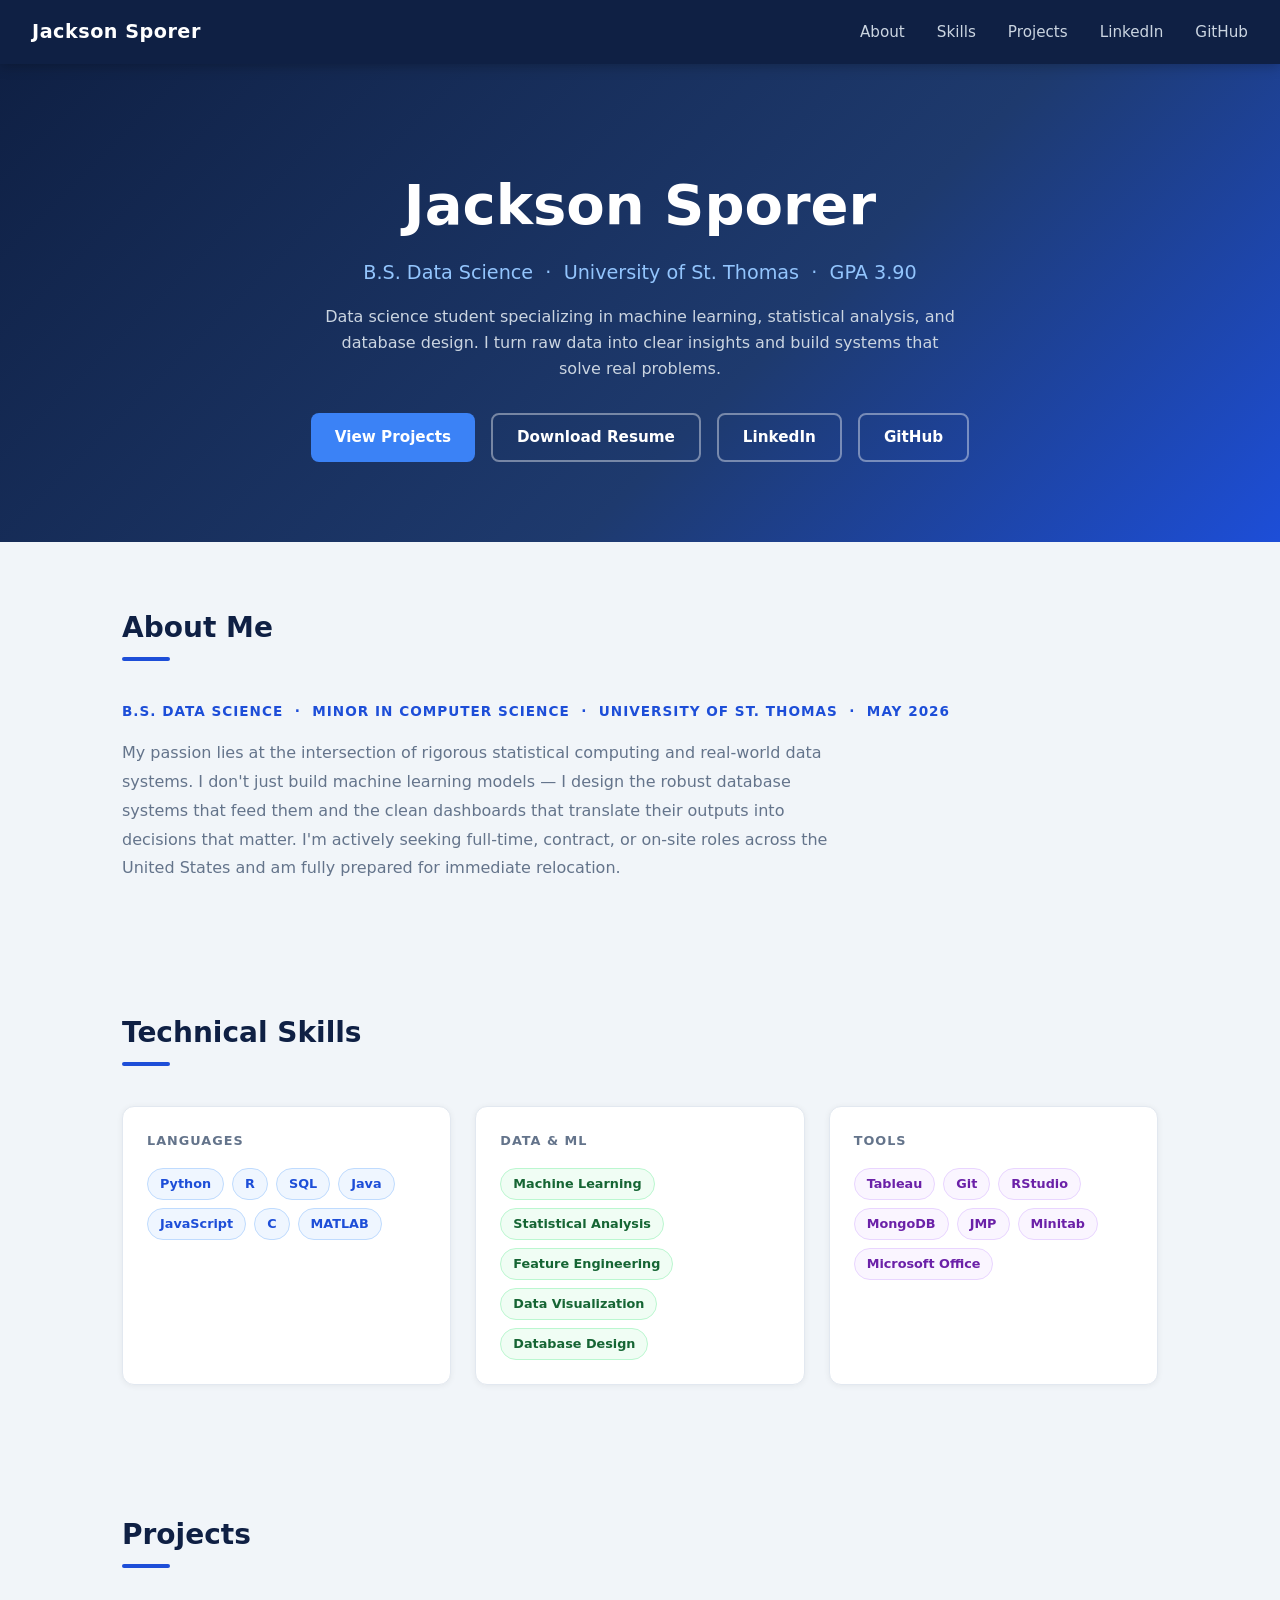
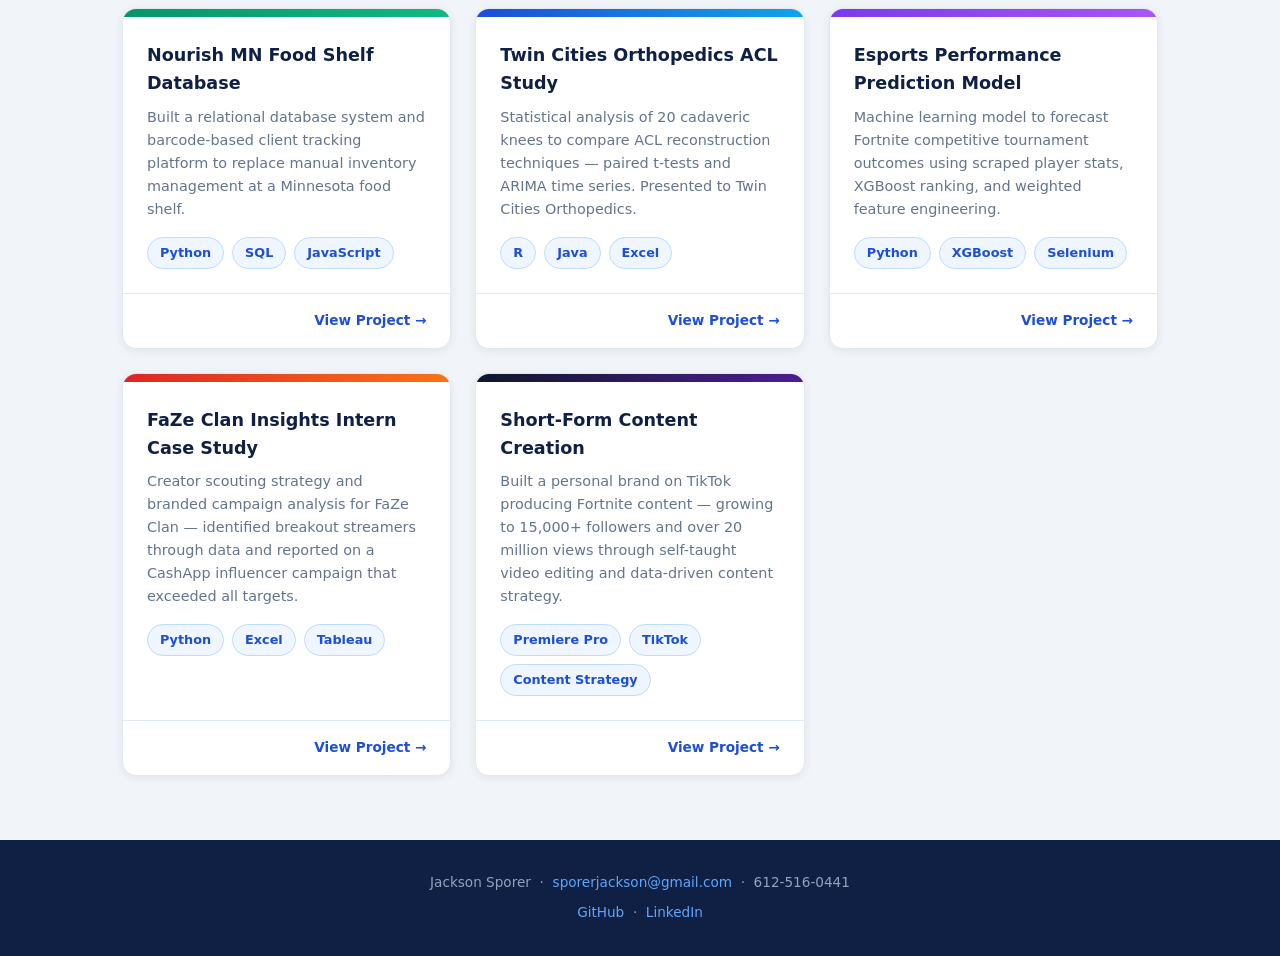
==== index.html @ b561c3c2 "Initial portfolio commit" ====
<!DOCTYPE html>
<html lang="en">
<head>
  <meta charset="UTF-8" />
  <meta name="viewport" content="width=device-width, initial-scale=1.0" />
  <title>Jackson Sporer | Data Science Portfolio</title>
  <link rel="stylesheet" href="css/style.css" />
</head>
<body>

<nav>
  <a href="index.html" class="nav-logo">Jackson Sporer</a>
  <ul class="nav-links">
    <li><a href="#about">About</a></li>
    <li><a href="#skills">Skills</a></li>
    <li><a href="#projects">Projects</a></li>
    <li><a href="https://www.linkedin.com/in/jackson-sporer-904047264/" target="_blank">LinkedIn</a></li>
    <li><a href="https://github.com/JacksonSporerrr" target="_blank">GitHub</a></li>
  </ul>
</nav>

<!-- HERO -->
<div class="hero">
  <h1>Jackson Sporer</h1>
  <p class="subtitle">B.S. Data Science &nbsp;·&nbsp; University of St. Thomas &nbsp;·&nbsp; GPA 3.90</p>
  <p class="bio">
    Data science student specializing in machine learning, statistical analysis, and database design.
    I turn raw data into clear insights and build systems that solve real problems.
  </p>
  <div class="hero-buttons">
    <a href="#projects" class="btn btn-primary">View Projects</a>
    <a href="resume.pdf" class="btn btn-outline" download>Download Resume</a>
    <a href="https://www.linkedin.com/in/jackson-sporer-904047264/" target="_blank" class="btn btn-outline">LinkedIn</a>
    <a href="https://github.com/JacksonSporerrr" target="_blank" class="btn btn-outline">GitHub</a>
  </div>
</div>

<!-- ABOUT -->
<section id="about">
  <h2 class="section-title">About Me</h2>
  <div class="section-line"></div>
  <p style="font-size:0.85rem; font-weight:700; text-transform:uppercase; letter-spacing:1px; color:var(--blue); margin-bottom:1rem;">
    B.S. Data Science &nbsp;·&nbsp; Minor in Computer Science &nbsp;·&nbsp; University of St. Thomas &nbsp;·&nbsp; May 2026
  </p>
  <p style="max-width:720px; color:var(--muted); font-size:1rem; line-height:1.8;">
    My passion lies at the intersection of rigorous statistical computing and real-world data systems.
    I don't just build machine learning models — I design the robust database systems that feed them and
    the clean dashboards that translate their outputs into decisions that matter.
    I'm actively seeking full-time, contract, or on-site roles across the United States and am fully prepared for immediate relocation.
  </p>
</section>

<!-- SKILLS -->
<section id="skills">
  <h2 class="section-title">Technical Skills</h2>
  <div class="section-line"></div>
  <div class="skills-grid">
    <div class="skill-card">
      <h3>Languages</h3>
      <div class="tags">
        <span class="tag">Python</span>
        <span class="tag">R</span>
        <span class="tag">SQL</span>
        <span class="tag">Java</span>
        <span class="tag">JavaScript</span>
        <span class="tag">C</span>
        <span class="tag">MATLAB</span>
      </div>
    </div>
    <div class="skill-card">
      <h3>Data &amp; ML</h3>
      <div class="tags">
        <span class="tag green">Machine Learning</span>
        <span class="tag green">Statistical Analysis</span>
        <span class="tag green">Feature Engineering</span>
        <span class="tag green">Data Visualization</span>
        <span class="tag green">Database Design</span>
      </div>
    </div>
    <div class="skill-card">
      <h3>Tools</h3>
      <div class="tags">
        <span class="tag purple">Tableau</span>
        <span class="tag purple">Git</span>
        <span class="tag purple">RStudio</span>
        <span class="tag purple">MongoDB</span>
        <span class="tag purple">JMP</span>
        <span class="tag purple">Minitab</span>
        <span class="tag purple">Microsoft Office</span>
      </div>
    </div>
  </div>
</section>

<!-- PROJECTS -->
<section id="projects">
  <h2 class="section-title">Projects</h2>
  <div class="section-line"></div>
  <div class="projects-grid">

    <a href="projects/nourish-mn.html" class="project-card">
      <div class="card-banner banner-green"></div>
      <div class="card-body">
        <h3>Nourish MN Food Shelf Database</h3>
        <p>Built a relational database system and barcode-based client tracking platform to replace manual inventory management at a Minnesota food shelf.</p>
        <div class="tags">
          <span class="tag">Python</span>
          <span class="tag">SQL</span>
          <span class="tag">JavaScript</span>
        </div>
      </div>
      <div class="card-footer"><span>View Project →</span></div>
    </a>

    <a href="projects/tco-acl.html" class="project-card">
      <div class="card-banner banner-blue"></div>
      <div class="card-body">
        <h3>Twin Cities Orthopedics ACL Study</h3>
        <p>Statistical analysis of 20 cadaveric knees to compare ACL reconstruction techniques — paired t-tests and ARIMA time series. Presented to Twin Cities Orthopedics.</p>
        <div class="tags">
          <span class="tag">R</span>
          <span class="tag">Java</span>
          <span class="tag">Excel</span>
        </div>
      </div>
      <div class="card-footer"><span>View Project →</span></div>
    </a>

    <a href="projects/esports.html" class="project-card">
      <div class="card-banner banner-purple"></div>
      <div class="card-body">
        <h3>Esports Performance Prediction Model</h3>
        <p>Machine learning model to forecast Fortnite competitive tournament outcomes using scraped player stats, XGBoost ranking, and weighted feature engineering.</p>
        <div class="tags">
          <span class="tag">Python</span>
          <span class="tag">XGBoost</span>
          <span class="tag">Selenium</span>
        </div>
      </div>
      <div class="card-footer"><span>View Project →</span></div>
    </a>

    <a href="projects/faze-clan.html" class="project-card">
      <div class="card-banner banner-red"></div>
      <div class="card-body">
        <h3>FaZe Clan Insights Intern Case Study</h3>
        <p>Creator scouting strategy and branded campaign analysis for FaZe Clan — identified breakout streamers through data and reported on a CashApp influencer campaign that exceeded all targets.</p>
        <div class="tags">
          <span class="tag">Python</span>
          <span class="tag">Excel</span>
          <span class="tag">Tableau</span>
        </div>
      </div>
      <div class="card-footer"><span>View Project →</span></div>
    </a>

    <a href="projects/tiktok-content.html" class="project-card">
      <div class="card-banner" style="background: linear-gradient(90deg, #0f172a, #4c1d95);"></div>
      <div class="card-body">
        <h3>Short-Form Content Creation</h3>
        <p>Built a personal brand on TikTok producing Fortnite content — growing to 15,000+ followers and over 20 million views through self-taught video editing and data-driven content strategy.</p>
        <div class="tags">
          <span class="tag">Premiere Pro</span>
          <span class="tag">TikTok</span>
          <span class="tag">Content Strategy</span>
        </div>
      </div>
      <div class="card-footer"><span>View Project →</span></div>
    </a>

  </div>
</section>

<footer>
  <p>Jackson Sporer &nbsp;·&nbsp; <a href="mailto:sporerjackson@gmail.com">sporerjackson@gmail.com</a> &nbsp;·&nbsp; 612-516-0441</p>
  <p style="margin-top:0.5rem;">
    <a href="https://github.com/JacksonSporerrr" target="_blank">GitHub</a> &nbsp;·&nbsp;
    <a href="https://www.linkedin.com/in/jackson-sporer-904047264/" target="_blank">LinkedIn</a>
  </p>
</footer>

</body>
</html>
---- css/style.css ----
*, *::before, *::after { box-sizing: border-box; margin: 0; padding: 0; }

:root {
  --navy: #0f2044;
  --blue: #1d4ed8;
  --blue-light: #3b82f6;
  --cyan: #0ea5e9;
  --bg: #f1f5f9;
  --card: #ffffff;
  --text: #1e293b;
  --muted: #64748b;
  --border: #e2e8f0;
  --tag-bg: #eff6ff;
  --tag-text: #1d4ed8;
}

html { scroll-behavior: smooth; }

body {
  font-family: 'Segoe UI', system-ui, sans-serif;
  background: var(--bg);
  color: var(--text);
  line-height: 1.6;
}

/* ── NAV ── */
nav {
  background: var(--navy);
  padding: 0 2rem;
  display: flex;
  align-items: center;
  justify-content: space-between;
  height: 64px;
  position: sticky;
  top: 0;
  z-index: 100;
  box-shadow: 0 2px 12px rgba(0,0,0,0.25);
}

.nav-logo {
  color: #fff;
  font-size: 1.2rem;
  font-weight: 700;
  text-decoration: none;
  letter-spacing: 0.5px;
}

.nav-links { display: flex; gap: 2rem; list-style: none; }

.nav-links a {
  color: #cbd5e1;
  text-decoration: none;
  font-size: 0.95rem;
  transition: color 0.2s;
}

.nav-links a:hover { color: #fff; }

/* ── HERO ── */
.hero {
  background: linear-gradient(135deg, var(--navy) 0%, #1e3a6e 60%, #1d4ed8 100%);
  color: #fff;
  padding: 6rem 2rem 5rem;
  text-align: center;
}

.hero h1 { font-size: clamp(2.2rem, 5vw, 3.5rem); font-weight: 800; margin-bottom: 0.5rem; }
.hero .subtitle { font-size: 1.2rem; color: #93c5fd; margin-bottom: 1rem; }
.hero .bio { max-width: 640px; margin: 0 auto 2rem; color: #cbd5e1; font-size: 1rem; }

.hero-buttons { display: flex; gap: 1rem; justify-content: center; flex-wrap: wrap; }

.btn {
  padding: 0.65rem 1.5rem;
  border-radius: 8px;
  font-size: 0.95rem;
  font-weight: 600;
  text-decoration: none;
  display: inline-flex;
  align-items: center;
  gap: 0.4rem;
  transition: all 0.2s;
  cursor: pointer;
  border: none;
}

.btn-primary { background: var(--blue-light); color: #fff; }
.btn-primary:hover { background: #2563eb; transform: translateY(-1px); }
.btn-outline { background: transparent; color: #fff; border: 2px solid rgba(255,255,255,0.4); }
.btn-outline:hover { border-color: #fff; background: rgba(255,255,255,0.08); }

/* ── SECTIONS ── */
section { padding: 4rem 2rem; max-width: 1100px; margin: 0 auto; }

.section-title {
  font-size: 1.75rem;
  font-weight: 700;
  color: var(--navy);
  margin-bottom: 0.4rem;
}

.section-line {
  width: 48px;
  height: 4px;
  background: var(--blue);
  border-radius: 2px;
  margin-bottom: 2.5rem;
}

/* ── SKILLS ── */
.skills-grid {
  display: grid;
  grid-template-columns: repeat(auto-fit, minmax(200px, 1fr));
  gap: 1.5rem;
}

.skill-card {
  background: var(--card);
  border: 1px solid var(--border);
  border-radius: 12px;
  padding: 1.5rem;
  box-shadow: 0 1px 6px rgba(0,0,0,0.06);
}

.skill-card h3 { font-size: 0.8rem; text-transform: uppercase; letter-spacing: 1px; color: var(--muted); margin-bottom: 1rem; }

.tags { display: flex; flex-wrap: wrap; gap: 0.5rem; }

.tag {
  background: var(--tag-bg);
  color: var(--tag-text);
  font-size: 0.8rem;
  font-weight: 600;
  padding: 0.3rem 0.75rem;
  border-radius: 20px;
  border: 1px solid #bfdbfe;
}

.tag.green { background: #f0fdf4; color: #166534; border-color: #bbf7d0; }
.tag.purple { background: #faf5ff; color: #6b21a8; border-color: #e9d5ff; }
.tag.orange { background: #fff7ed; color: #9a3412; border-color: #fed7aa; }

/* ── PROJECT CARDS ── */
.projects-grid {
  display: grid;
  grid-template-columns: repeat(auto-fit, minmax(280px, 1fr));
  gap: 1.5rem;
}

.project-card {
  background: var(--card);
  border: 1px solid var(--border);
  border-radius: 14px;
  overflow: hidden;
  box-shadow: 0 2px 10px rgba(0,0,0,0.07);
  transition: transform 0.2s, box-shadow 0.2s;
  display: flex;
  flex-direction: column;
  text-decoration: none;
  color: inherit;
}

.project-card:hover { transform: translateY(-4px); box-shadow: 0 8px 24px rgba(0,0,0,0.12); }

.card-banner {
  height: 8px;
}

.banner-blue { background: linear-gradient(90deg, #1d4ed8, #0ea5e9); }
.banner-green { background: linear-gradient(90deg, #059669, #10b981); }
.banner-purple { background: linear-gradient(90deg, #7c3aed, #a855f7); }
.banner-red { background: linear-gradient(90deg, #dc2626, #f97316); }

.card-body { padding: 1.5rem; flex: 1; }
.card-body h3 { font-size: 1.1rem; font-weight: 700; margin-bottom: 0.5rem; color: var(--navy); }
.card-body p { font-size: 0.9rem; color: var(--muted); margin-bottom: 1rem; }
.card-footer { padding: 1rem 1.5rem; border-top: 1px solid var(--border); display: flex; justify-content: flex-end; }
.card-footer span { font-size: 0.85rem; color: var(--blue); font-weight: 600; }

/* ── PROJECT PAGE ── */
.project-hero {
  padding: 4rem 2rem 3rem;
  background: linear-gradient(135deg, var(--navy) 0%, #1e3a6e 100%);
  color: #fff;
}

.project-hero .back-link {
  display: inline-flex;
  align-items: center;
  gap: 0.4rem;
  color: #93c5fd;
  text-decoration: none;
  font-size: 0.9rem;
  margin-bottom: 1.5rem;
  transition: color 0.2s;
}

.project-hero .back-link:hover { color: #fff; }
.project-hero h1 { font-size: clamp(1.8rem, 4vw, 2.8rem); font-weight: 800; margin-bottom: 0.75rem; }
.project-hero .tool-tags { display: flex; gap: 0.5rem; flex-wrap: wrap; margin-top: 1rem; }
.project-hero .tool-tag { background: rgba(255,255,255,0.15); color: #fff; padding: 0.3rem 0.8rem; border-radius: 20px; font-size: 0.82rem; font-weight: 600; border: 1px solid rgba(255,255,255,0.2); }

.project-content { max-width: 900px; margin: 0 auto; padding: 3rem 2rem; }

.project-section { margin-bottom: 3rem; }
.project-section h2 { font-size: 1.3rem; font-weight: 700; color: var(--navy); margin-bottom: 1rem; padding-bottom: 0.5rem; border-bottom: 2px solid var(--border); }
.project-section p, .project-section li { color: var(--text); font-size: 0.97rem; line-height: 1.7; }
.project-section ul { padding-left: 1.4rem; }
.project-section ul li { margin-bottom: 0.4rem; }

.result-grid {
  display: grid;
  grid-template-columns: repeat(auto-fit, minmax(160px, 1fr));
  gap: 1rem;
  margin: 1rem 0;
}

.result-card {
  background: var(--tag-bg);
  border: 1px solid #bfdbfe;
  border-radius: 10px;
  padding: 1rem;
  text-align: center;
}

.result-card .number { font-size: 1.6rem; font-weight: 800; color: var(--blue); }
.result-card .label { font-size: 0.8rem; color: var(--muted); margin-top: 0.2rem; }

.insight-box {
  background: #f0fdf4;
  border: 1px solid #bbf7d0;
  border-left: 4px solid #16a34a;
  border-radius: 8px;
  padding: 1.25rem 1.5rem;
  margin-top: 0.5rem;
}

.insight-box p { color: #15803d; }

.github-link {
  display: inline-flex;
  align-items: center;
  gap: 0.5rem;
  background: var(--navy);
  color: #fff;
  padding: 0.65rem 1.4rem;
  border-radius: 8px;
  text-decoration: none;
  font-weight: 600;
  font-size: 0.9rem;
  transition: background 0.2s;
}

.github-link:hover { background: #1d4ed8; }

/* ── FOOTER ── */
footer {
  background: var(--navy);
  color: #94a3b8;
  text-align: center;
  padding: 2rem;
  font-size: 0.85rem;
}

footer a { color: #60a5fa; text-decoration: none; }
footer a:hover { text-decoration: underline; }

/* ── RESPONSIVE ── */
@media (max-width: 640px) {
  nav { padding: 0 1rem; }
  .nav-links { gap: 1rem; }
  .hero { padding: 4rem 1rem 3rem; }
  section { padding: 3rem 1rem; }
  .project-content { padding: 2rem 1rem; }
}
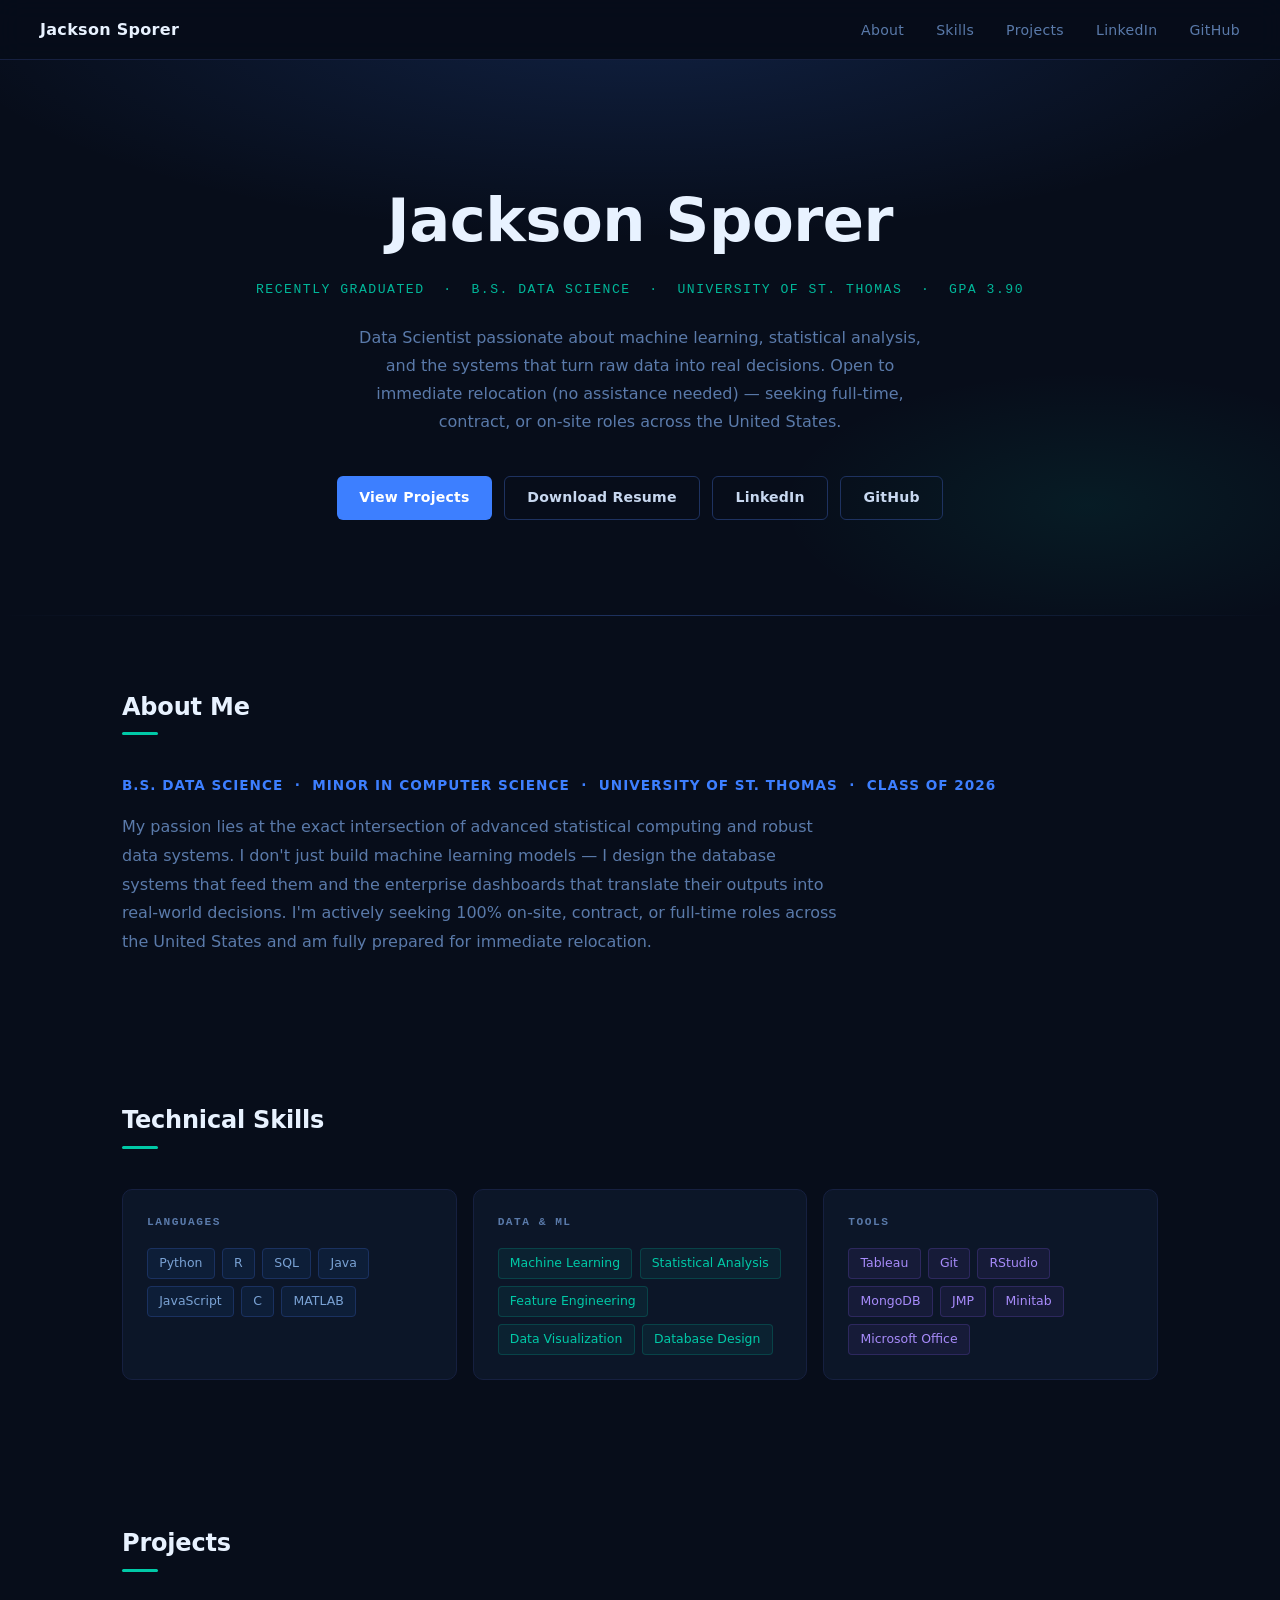
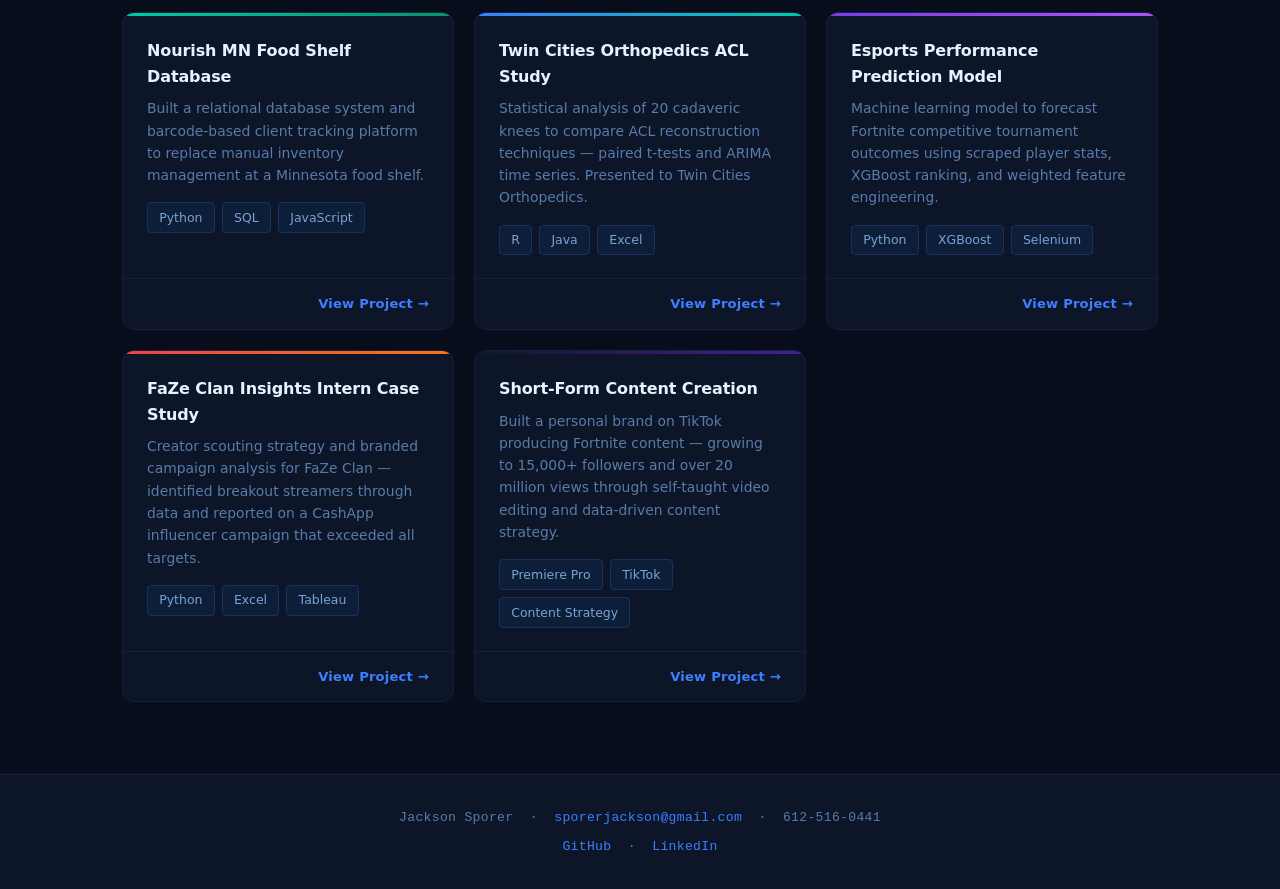
==== commit df555e86: "Redesign to dark mode — deep navy palette with teal accent Co-Authored-By: Claude Sonnet 4.6 <norepl" ====
--- a/index.html
+++ b/index.html
@@ -22,10 +22,10 @@
 <!-- HERO -->
 <div class="hero">
   <h1>Jackson Sporer</h1>
-  <p class="subtitle">B.S. Data Science &nbsp;·&nbsp; University of St. Thomas &nbsp;·&nbsp; GPA 3.90</p>
+  <p class="subtitle">Recently Graduated &nbsp;·&nbsp; B.S. Data Science &nbsp;·&nbsp; University of St. Thomas &nbsp;·&nbsp; GPA 3.90</p>
   <p class="bio">
-    Data science student specializing in machine learning, statistical analysis, and database design.
-    I turn raw data into clear insights and build systems that solve real problems.
+    Data Scientist passionate about machine learning, statistical analysis, and the systems that turn raw data into real decisions.
+    Open to immediate relocation (no assistance needed) — seeking full-time, contract, or on-site roles across the United States.
   </p>
   <div class="hero-buttons">
     <a href="#projects" class="btn btn-primary">View Projects</a>
@@ -40,13 +40,13 @@
   <h2 class="section-title">About Me</h2>
   <div class="section-line"></div>
   <p style="font-size:0.85rem; font-weight:700; text-transform:uppercase; letter-spacing:1px; color:var(--blue); margin-bottom:1rem;">
-    B.S. Data Science &nbsp;·&nbsp; Minor in Computer Science &nbsp;·&nbsp; University of St. Thomas &nbsp;·&nbsp; May 2026
+    B.S. Data Science &nbsp;·&nbsp; Minor in Computer Science &nbsp;·&nbsp; University of St. Thomas &nbsp;·&nbsp; Class of 2026
   </p>
   <p style="max-width:720px; color:var(--muted); font-size:1rem; line-height:1.8;">
-    My passion lies at the intersection of rigorous statistical computing and real-world data systems.
-    I don't just build machine learning models — I design the robust database systems that feed them and
-    the clean dashboards that translate their outputs into decisions that matter.
-    I'm actively seeking full-time, contract, or on-site roles across the United States and am fully prepared for immediate relocation.
+    My passion lies at the exact intersection of advanced statistical computing and robust data systems.
+    I don't just build machine learning models — I design the database systems that feed them and the
+    enterprise dashboards that translate their outputs into real-world decisions.
+    I'm actively seeking 100% on-site, contract, or full-time roles across the United States and am fully prepared for immediate relocation.
   </p>
 </section>
 
--- a/css/style.css
+++ b/css/style.css
@@ -1,23 +1,26 @@
 *, *::before, *::after { box-sizing: border-box; margin: 0; padding: 0; }
 
 :root {
-  --navy: #0f2044;
-  --blue: #1d4ed8;
-  --blue-light: #3b82f6;
-  --cyan: #0ea5e9;
-  --bg: #f1f5f9;
-  --card: #ffffff;
-  --text: #1e293b;
-  --muted: #64748b;
-  --border: #e2e8f0;
-  --tag-bg: #eff6ff;
-  --tag-text: #1d4ed8;
+  --bg:          #070d1a;
+  --bg-card:     #0c1628;
+  --bg-raised:   #111e36;
+  --border:      #162040;
+  --border-glow: #1e3260;
+  --blue:        #3d7fff;
+  --blue-dim:    #1e4dcc;
+  --teal:        #00c9a7;
+  --teal-dim:    #009e84;
+  --text:        #c8d8f0;
+  --text-bright: #e8f2ff;
+  --muted:       #5a7aaa;
+  --tag-bg:      #0d1e38;
+  --tag-border:  #1a3160;
 }
 
 html { scroll-behavior: smooth; }
 
 body {
-  font-family: 'Segoe UI', system-ui, sans-serif;
+  font-family: 'Segoe UI', system-ui, -apple-system, sans-serif;
   background: var(--bg);
   color: var(--text);
   line-height: 1.6;
@@ -25,55 +28,112 @@
 
 /* ── NAV ── */
 nav {
-  background: var(--navy);
-  padding: 0 2rem;
+  background: rgba(7, 13, 26, 0.85);
+  backdrop-filter: blur(12px);
+  -webkit-backdrop-filter: blur(12px);
+  border-bottom: 1px solid var(--border);
+  padding: 0 2.5rem;
   display: flex;
   align-items: center;
   justify-content: space-between;
-  height: 64px;
+  height: 60px;
   position: sticky;
   top: 0;
   z-index: 100;
-  box-shadow: 0 2px 12px rgba(0,0,0,0.25);
 }
 
 .nav-logo {
-  color: #fff;
-  font-size: 1.2rem;
+  color: var(--text-bright);
+  font-size: 1rem;
   font-weight: 700;
   text-decoration: none;
-  letter-spacing: 0.5px;
-}
+  letter-spacing: 0.3px;
+}
+
+.nav-logo span { color: var(--teal); }
 
 .nav-links { display: flex; gap: 2rem; list-style: none; }
 
 .nav-links a {
-  color: #cbd5e1;
+  color: var(--muted);
   text-decoration: none;
-  font-size: 0.95rem;
+  font-size: 0.88rem;
+  letter-spacing: 0.3px;
   transition: color 0.2s;
 }
 
-.nav-links a:hover { color: #fff; }
+.nav-links a:hover { color: var(--text-bright); }
 
 /* ── HERO ── */
 .hero {
-  background: linear-gradient(135deg, var(--navy) 0%, #1e3a6e 60%, #1d4ed8 100%);
-  color: #fff;
-  padding: 6rem 2rem 5rem;
+  position: relative;
+  padding: 7rem 2rem 6rem;
   text-align: center;
-}
-
-.hero h1 { font-size: clamp(2.2rem, 5vw, 3.5rem); font-weight: 800; margin-bottom: 0.5rem; }
-.hero .subtitle { font-size: 1.2rem; color: #93c5fd; margin-bottom: 1rem; }
-.hero .bio { max-width: 640px; margin: 0 auto 2rem; color: #cbd5e1; font-size: 1rem; }
-
-.hero-buttons { display: flex; gap: 1rem; justify-content: center; flex-wrap: wrap; }
+  overflow: hidden;
+  background: var(--bg);
+}
+
+.hero::before {
+  content: '';
+  position: absolute;
+  inset: 0;
+  background:
+    radial-gradient(ellipse 80% 60% at 50% -10%, rgba(61,127,255,0.18) 0%, transparent 70%),
+    radial-gradient(ellipse 40% 40% at 85% 80%, rgba(0,201,167,0.08) 0%, transparent 60%);
+  pointer-events: none;
+}
+
+.hero::after {
+  content: '';
+  position: absolute;
+  bottom: 0;
+  left: 0;
+  right: 0;
+  height: 1px;
+  background: linear-gradient(90deg, transparent, var(--border-glow), transparent);
+}
+
+.hero h1 {
+  position: relative;
+  font-size: clamp(2.4rem, 5vw, 3.8rem);
+  font-weight: 800;
+  color: var(--text-bright);
+  letter-spacing: -0.5px;
+  margin-bottom: 0.6rem;
+}
+
+.hero .subtitle {
+  position: relative;
+  font-size: 0.82rem;
+  font-family: 'Courier New', monospace;
+  color: var(--teal);
+  letter-spacing: 1.5px;
+  text-transform: uppercase;
+  margin-bottom: 1.5rem;
+  opacity: 0.9;
+}
+
+.hero .bio {
+  position: relative;
+  max-width: 580px;
+  margin: 0 auto 2.5rem;
+  color: var(--muted);
+  font-size: 1rem;
+  line-height: 1.75;
+}
+
+.hero-buttons {
+  position: relative;
+  display: flex;
+  gap: 0.75rem;
+  justify-content: center;
+  flex-wrap: wrap;
+}
 
 .btn {
-  padding: 0.65rem 1.5rem;
-  border-radius: 8px;
-  font-size: 0.95rem;
+  padding: 0.6rem 1.4rem;
+  border-radius: 6px;
+  font-size: 0.88rem;
   font-weight: 600;
   text-decoration: none;
   display: inline-flex;
@@ -82,194 +142,360 @@
   transition: all 0.2s;
   cursor: pointer;
   border: none;
-}
-
-.btn-primary { background: var(--blue-light); color: #fff; }
-.btn-primary:hover { background: #2563eb; transform: translateY(-1px); }
-.btn-outline { background: transparent; color: #fff; border: 2px solid rgba(255,255,255,0.4); }
-.btn-outline:hover { border-color: #fff; background: rgba(255,255,255,0.08); }
+  letter-spacing: 0.2px;
+}
+
+.btn-primary {
+  background: var(--blue);
+  color: #fff;
+}
+
+.btn-primary:hover {
+  background: #5b8fff;
+  transform: translateY(-1px);
+  box-shadow: 0 4px 20px rgba(61,127,255,0.35);
+}
+
+.btn-outline {
+  background: transparent;
+  color: var(--text);
+  border: 1px solid var(--border-glow);
+}
+
+.btn-outline:hover {
+  border-color: var(--blue);
+  color: var(--text-bright);
+  background: rgba(61,127,255,0.08);
+}
 
 /* ── SECTIONS ── */
-section { padding: 4rem 2rem; max-width: 1100px; margin: 0 auto; }
+section { padding: 4.5rem 2rem; max-width: 1100px; margin: 0 auto; }
 
 .section-title {
-  font-size: 1.75rem;
+  font-size: 1.5rem;
   font-weight: 700;
-  color: var(--navy);
+  color: var(--text-bright);
   margin-bottom: 0.4rem;
+  letter-spacing: -0.2px;
 }
 
 .section-line {
-  width: 48px;
-  height: 4px;
-  background: var(--blue);
+  width: 36px;
+  height: 3px;
+  background: var(--teal);
   border-radius: 2px;
   margin-bottom: 2.5rem;
+}
+
+/* ── ABOUT ── */
+.about-label {
+  font-family: 'Courier New', monospace;
+  font-size: 0.75rem;
+  font-weight: 700;
+  text-transform: uppercase;
+  letter-spacing: 1.5px;
+  color: var(--teal);
+  margin-bottom: 1rem;
+  opacity: 0.85;
 }
 
 /* ── SKILLS ── */
 .skills-grid {
   display: grid;
-  grid-template-columns: repeat(auto-fit, minmax(200px, 1fr));
-  gap: 1.5rem;
+  grid-template-columns: repeat(auto-fit, minmax(210px, 1fr));
+  gap: 1rem;
 }
 
 .skill-card {
-  background: var(--card);
+  background: var(--bg-card);
   border: 1px solid var(--border);
-  border-radius: 12px;
+  border-radius: 10px;
   padding: 1.5rem;
-  box-shadow: 0 1px 6px rgba(0,0,0,0.06);
-}
-
-.skill-card h3 { font-size: 0.8rem; text-transform: uppercase; letter-spacing: 1px; color: var(--muted); margin-bottom: 1rem; }
-
-.tags { display: flex; flex-wrap: wrap; gap: 0.5rem; }
+  transition: border-color 0.2s;
+}
+
+.skill-card:hover { border-color: var(--border-glow); }
+
+.skill-card h3 {
+  font-size: 0.7rem;
+  text-transform: uppercase;
+  letter-spacing: 1.5px;
+  color: var(--muted);
+  margin-bottom: 1rem;
+  font-family: 'Courier New', monospace;
+}
+
+.tags { display: flex; flex-wrap: wrap; gap: 0.45rem; }
 
 .tag {
   background: var(--tag-bg);
-  color: var(--tag-text);
-  font-size: 0.8rem;
-  font-weight: 600;
-  padding: 0.3rem 0.75rem;
-  border-radius: 20px;
-  border: 1px solid #bfdbfe;
-}
-
-.tag.green { background: #f0fdf4; color: #166534; border-color: #bbf7d0; }
-.tag.purple { background: #faf5ff; color: #6b21a8; border-color: #e9d5ff; }
-.tag.orange { background: #fff7ed; color: #9a3412; border-color: #fed7aa; }
+  color: #7aa2d4;
+  font-size: 0.78rem;
+  font-weight: 500;
+  padding: 0.28rem 0.7rem;
+  border-radius: 4px;
+  border: 1px solid var(--tag-border);
+}
+
+.tag.green {
+  background: rgba(0, 201, 167, 0.07);
+  color: #00c9a7;
+  border-color: rgba(0, 201, 167, 0.2);
+}
+
+.tag.purple {
+  background: rgba(139, 92, 246, 0.08);
+  color: #a78bfa;
+  border-color: rgba(139, 92, 246, 0.2);
+}
+
+.tag.orange {
+  background: rgba(251, 146, 60, 0.08);
+  color: #fb923c;
+  border-color: rgba(251, 146, 60, 0.2);
+}
 
 /* ── PROJECT CARDS ── */
 .projects-grid {
   display: grid;
-  grid-template-columns: repeat(auto-fit, minmax(280px, 1fr));
-  gap: 1.5rem;
+  grid-template-columns: repeat(auto-fit, minmax(290px, 1fr));
+  gap: 1.25rem;
 }
 
 .project-card {
-  background: var(--card);
+  background: var(--bg-card);
   border: 1px solid var(--border);
-  border-radius: 14px;
+  border-radius: 12px;
   overflow: hidden;
-  box-shadow: 0 2px 10px rgba(0,0,0,0.07);
-  transition: transform 0.2s, box-shadow 0.2s;
   display: flex;
   flex-direction: column;
   text-decoration: none;
   color: inherit;
-}
-
-.project-card:hover { transform: translateY(-4px); box-shadow: 0 8px 24px rgba(0,0,0,0.12); }
-
-.card-banner {
-  height: 8px;
-}
-
-.banner-blue { background: linear-gradient(90deg, #1d4ed8, #0ea5e9); }
-.banner-green { background: linear-gradient(90deg, #059669, #10b981); }
+  transition: border-color 0.25s, transform 0.25s, box-shadow 0.25s;
+}
+
+.project-card:hover {
+  border-color: rgba(61,127,255,0.4);
+  transform: translateY(-3px);
+  box-shadow: 0 8px 32px rgba(0,0,0,0.4), 0 0 0 1px rgba(61,127,255,0.12);
+}
+
+.card-banner { height: 3px; }
+.banner-blue   { background: linear-gradient(90deg, #3d7fff, #00c9a7); }
+.banner-green  { background: linear-gradient(90deg, #00c9a7, #059669); }
 .banner-purple { background: linear-gradient(90deg, #7c3aed, #a855f7); }
-.banner-red { background: linear-gradient(90deg, #dc2626, #f97316); }
-
-.card-body { padding: 1.5rem; flex: 1; }
-.card-body h3 { font-size: 1.1rem; font-weight: 700; margin-bottom: 0.5rem; color: var(--navy); }
-.card-body p { font-size: 0.9rem; color: var(--muted); margin-bottom: 1rem; }
-.card-footer { padding: 1rem 1.5rem; border-top: 1px solid var(--border); display: flex; justify-content: flex-end; }
-.card-footer span { font-size: 0.85rem; color: var(--blue); font-weight: 600; }
-
-/* ── PROJECT PAGE ── */
+.banner-red    { background: linear-gradient(90deg, #ef4444, #f97316); }
+
+.card-body { padding: 1.4rem 1.5rem; flex: 1; }
+
+.card-body h3 {
+  font-size: 1rem;
+  font-weight: 700;
+  color: var(--text-bright);
+  margin-bottom: 0.5rem;
+  letter-spacing: -0.1px;
+}
+
+.card-body p {
+  font-size: 0.87rem;
+  color: var(--muted);
+  margin-bottom: 1rem;
+  line-height: 1.6;
+}
+
+.card-footer {
+  padding: 0.9rem 1.5rem;
+  border-top: 1px solid var(--border);
+  display: flex;
+  justify-content: flex-end;
+}
+
+.card-footer span {
+  font-size: 0.82rem;
+  color: var(--blue);
+  font-weight: 600;
+  letter-spacing: 0.2px;
+}
+
+/* ── PROJECT PAGE HERO ── */
 .project-hero {
   padding: 4rem 2rem 3rem;
-  background: linear-gradient(135deg, var(--navy) 0%, #1e3a6e 100%);
-  color: #fff;
+  position: relative;
+  overflow: hidden;
+}
+
+.project-hero::after {
+  content: '';
+  position: absolute;
+  bottom: 0; left: 0; right: 0;
+  height: 1px;
+  background: linear-gradient(90deg, transparent, var(--border-glow), transparent);
 }
 
 .project-hero .back-link {
   display: inline-flex;
   align-items: center;
   gap: 0.4rem;
-  color: #93c5fd;
+  color: var(--muted);
   text-decoration: none;
-  font-size: 0.9rem;
-  margin-bottom: 1.5rem;
+  font-size: 0.85rem;
+  margin-bottom: 1.75rem;
   transition: color 0.2s;
-}
-
-.project-hero .back-link:hover { color: #fff; }
-.project-hero h1 { font-size: clamp(1.8rem, 4vw, 2.8rem); font-weight: 800; margin-bottom: 0.75rem; }
-.project-hero .tool-tags { display: flex; gap: 0.5rem; flex-wrap: wrap; margin-top: 1rem; }
-.project-hero .tool-tag { background: rgba(255,255,255,0.15); color: #fff; padding: 0.3rem 0.8rem; border-radius: 20px; font-size: 0.82rem; font-weight: 600; border: 1px solid rgba(255,255,255,0.2); }
-
-.project-content { max-width: 900px; margin: 0 auto; padding: 3rem 2rem; }
+  font-family: 'Courier New', monospace;
+  letter-spacing: 0.5px;
+}
+
+.project-hero .back-link:hover { color: var(--text-bright); }
+
+.project-hero h1 {
+  font-size: clamp(1.8rem, 4vw, 2.6rem);
+  font-weight: 800;
+  color: var(--text-bright);
+  margin-bottom: 0.75rem;
+  letter-spacing: -0.3px;
+  max-width: 800px;
+}
+
+.project-hero p {
+  color: var(--muted);
+  font-size: 0.97rem;
+  max-width: 640px;
+  line-height: 1.7;
+}
+
+.project-hero .tool-tags { display: flex; gap: 0.4rem; flex-wrap: wrap; margin-top: 1.25rem; }
+
+.project-hero .tool-tag {
+  background: rgba(61,127,255,0.1);
+  color: #7aa2d4;
+  padding: 0.28rem 0.8rem;
+  border-radius: 4px;
+  font-size: 0.78rem;
+  font-weight: 600;
+  border: 1px solid rgba(61,127,255,0.2);
+  font-family: 'Courier New', monospace;
+  letter-spacing: 0.3px;
+}
+
+/* ── PROJECT CONTENT ── */
+.project-content { max-width: 860px; margin: 0 auto; padding: 3rem 2rem; }
 
 .project-section { margin-bottom: 3rem; }
-.project-section h2 { font-size: 1.3rem; font-weight: 700; color: var(--navy); margin-bottom: 1rem; padding-bottom: 0.5rem; border-bottom: 2px solid var(--border); }
-.project-section p, .project-section li { color: var(--text); font-size: 0.97rem; line-height: 1.7; }
-.project-section ul { padding-left: 1.4rem; }
-.project-section ul li { margin-bottom: 0.4rem; }
-
+
+.project-section h2 {
+  font-size: 1.1rem;
+  font-weight: 700;
+  color: var(--teal);
+  margin-bottom: 1rem;
+  padding-bottom: 0.6rem;
+  border-bottom: 1px solid var(--border);
+  font-family: 'Courier New', monospace;
+  text-transform: uppercase;
+  letter-spacing: 1px;
+  font-size: 0.8rem;
+}
+
+.project-section p,
+.project-section li {
+  color: var(--text);
+  font-size: 0.96rem;
+  line-height: 1.75;
+}
+
+.project-section ul { padding-left: 1.3rem; }
+.project-section ul li { margin-bottom: 0.5rem; }
+
+/* ── RESULT CARDS ── */
 .result-grid {
   display: grid;
-  grid-template-columns: repeat(auto-fit, minmax(160px, 1fr));
+  grid-template-columns: repeat(auto-fit, minmax(150px, 1fr));
   gap: 1rem;
-  margin: 1rem 0;
+  margin: 1.25rem 0;
 }
 
 .result-card {
-  background: var(--tag-bg);
-  border: 1px solid #bfdbfe;
+  background: var(--bg-raised);
+  border: 1px solid var(--border-glow);
   border-radius: 10px;
-  padding: 1rem;
+  padding: 1.25rem 1rem;
   text-align: center;
 }
 
-.result-card .number { font-size: 1.6rem; font-weight: 800; color: var(--blue); }
-.result-card .label { font-size: 0.8rem; color: var(--muted); margin-top: 0.2rem; }
-
+.result-card .number {
+  font-size: 1.75rem;
+  font-weight: 800;
+  color: var(--blue);
+  font-variant-numeric: tabular-nums;
+  letter-spacing: -0.5px;
+}
+
+.result-card .label {
+  font-size: 0.75rem;
+  color: var(--muted);
+  margin-top: 0.3rem;
+  font-family: 'Courier New', monospace;
+  letter-spacing: 0.3px;
+}
+
+/* ── INSIGHT BOX ── */
 .insight-box {
-  background: #f0fdf4;
-  border: 1px solid #bbf7d0;
-  border-left: 4px solid #16a34a;
+  background: rgba(0, 201, 167, 0.05);
+  border: 1px solid rgba(0, 201, 167, 0.2);
+  border-left: 3px solid var(--teal);
   border-radius: 8px;
   padding: 1.25rem 1.5rem;
   margin-top: 0.5rem;
 }
 
-.insight-box p { color: #15803d; }
-
+.insight-box p { color: #7dd4c4; }
+
+/* ── LINK BUTTONS ── */
 .github-link {
   display: inline-flex;
   align-items: center;
   gap: 0.5rem;
-  background: var(--navy);
-  color: #fff;
+  background: var(--bg-raised);
+  color: var(--text-bright);
+  border: 1px solid var(--border-glow);
   padding: 0.65rem 1.4rem;
-  border-radius: 8px;
+  border-radius: 7px;
   text-decoration: none;
   font-weight: 600;
-  font-size: 0.9rem;
-  transition: background 0.2s;
-}
-
-.github-link:hover { background: #1d4ed8; }
+  font-size: 0.88rem;
+  transition: all 0.2s;
+  letter-spacing: 0.2px;
+}
+
+.github-link:hover {
+  border-color: var(--blue);
+  background: rgba(61,127,255,0.1);
+  color: #fff;
+}
 
 /* ── FOOTER ── */
 footer {
-  background: var(--navy);
-  color: #94a3b8;
+  background: var(--bg-card);
+  border-top: 1px solid var(--border);
+  color: var(--muted);
   text-align: center;
   padding: 2rem;
-  font-size: 0.85rem;
-}
-
-footer a { color: #60a5fa; text-decoration: none; }
-footer a:hover { text-decoration: underline; }
+  font-size: 0.82rem;
+  font-family: 'Courier New', monospace;
+  letter-spacing: 0.3px;
+}
+
+footer a { color: var(--blue); text-decoration: none; }
+footer a:hover { color: var(--teal); }
 
 /* ── RESPONSIVE ── */
 @media (max-width: 640px) {
   nav { padding: 0 1rem; }
-  .nav-links { gap: 1rem; }
-  .hero { padding: 4rem 1rem 3rem; }
-  section { padding: 3rem 1rem; }
-  .project-content { padding: 2rem 1rem; }
-}
+  .nav-links { gap: 1.2rem; }
+  .hero { padding: 5rem 1.25rem 4rem; }
+  section { padding: 3rem 1.25rem; }
+  .project-content { padding: 2rem 1.25rem; }
+}
+
+@media (prefers-reduced-motion: reduce) {
+  * { transition: none !important; }
+}
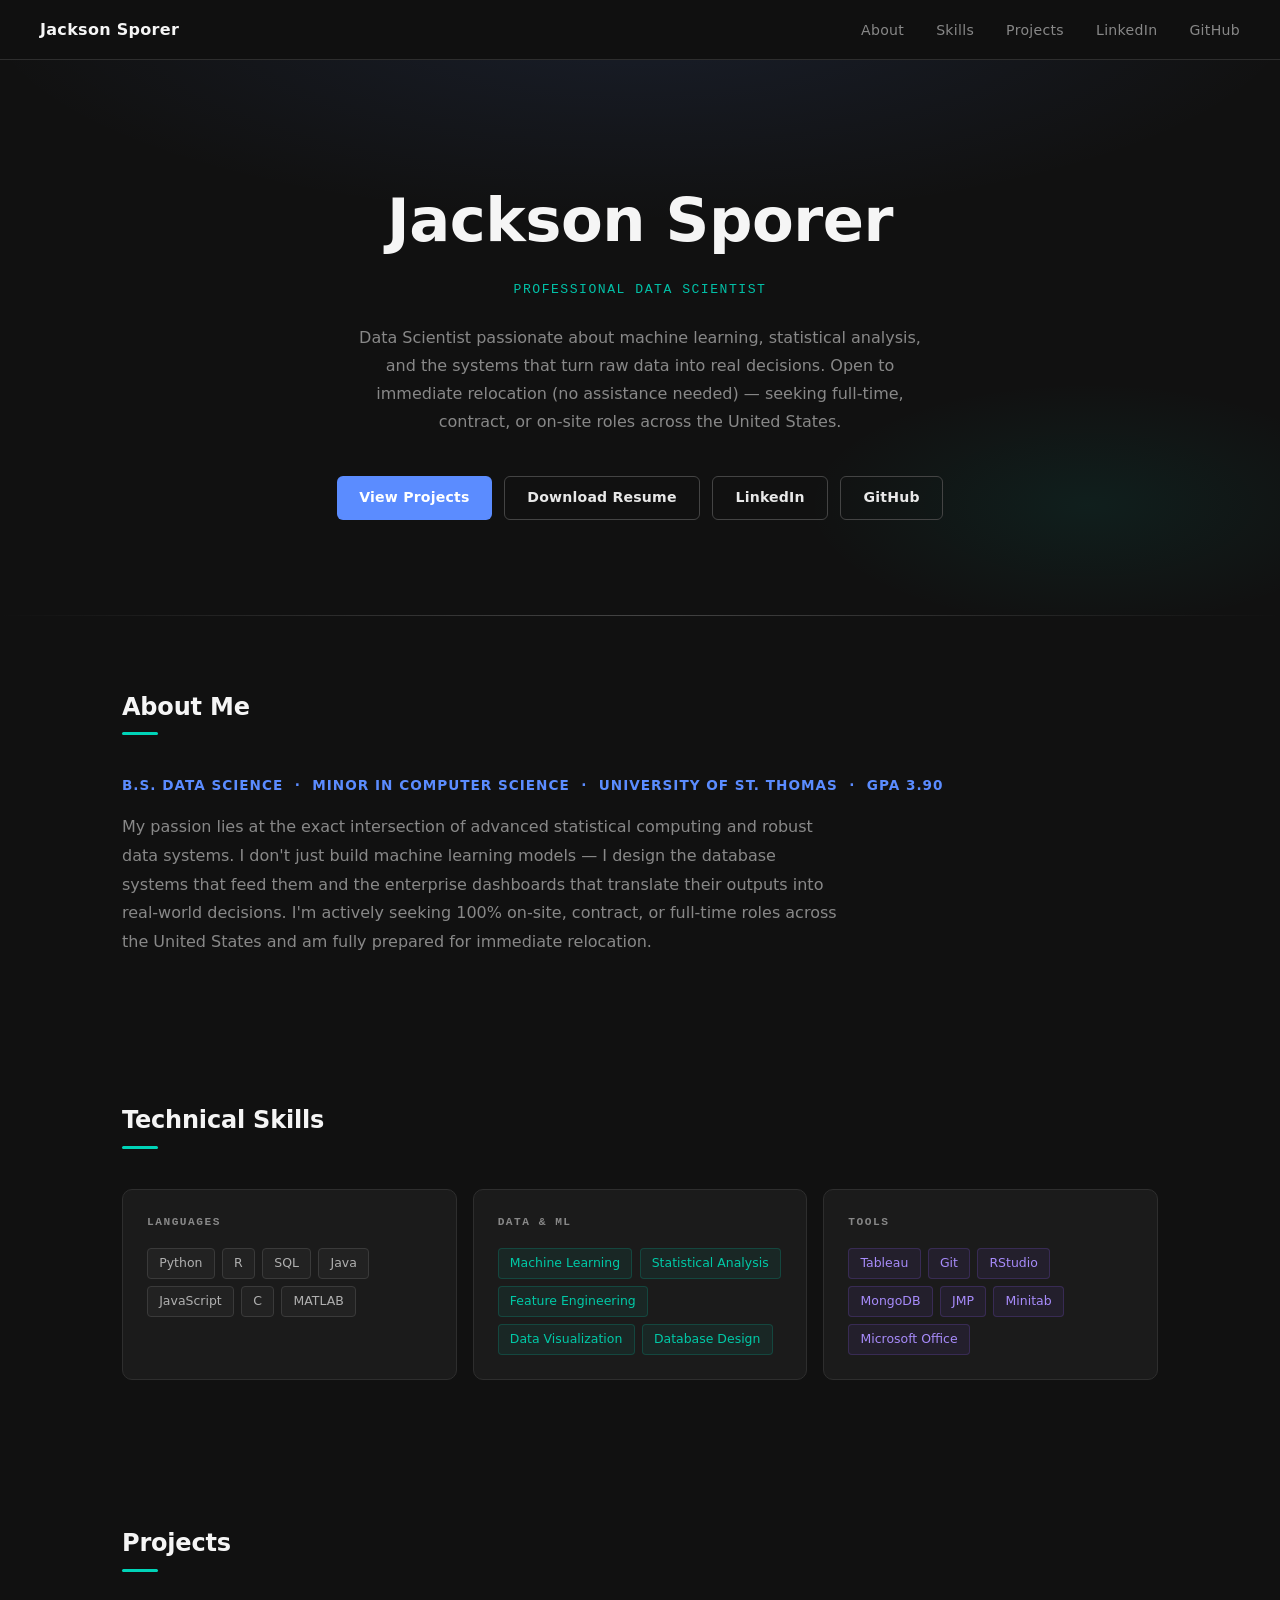
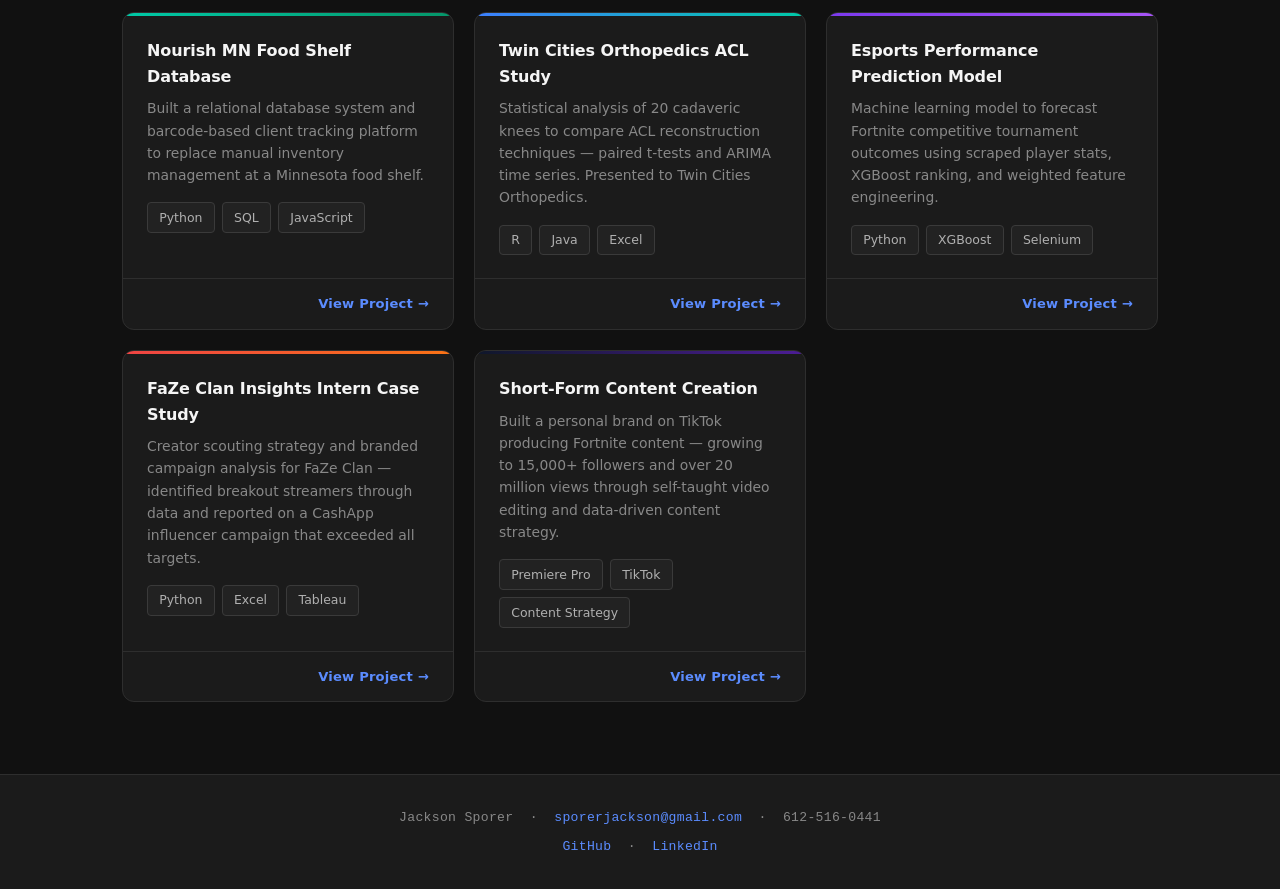
==== commit 57d97686: "Update hero subtitle and about section" ====
--- a/index.html
+++ b/index.html
@@ -22,7 +22,7 @@
 <!-- HERO -->
 <div class="hero">
   <h1>Jackson Sporer</h1>
-  <p class="subtitle">Recently Graduated &nbsp;·&nbsp; B.S. Data Science &nbsp;·&nbsp; University of St. Thomas &nbsp;·&nbsp; GPA 3.90</p>
+  <p class="subtitle">Professional Data Scientist
   <p class="bio">
     Data Scientist passionate about machine learning, statistical analysis, and the systems that turn raw data into real decisions.
     Open to immediate relocation (no assistance needed) — seeking full-time, contract, or on-site roles across the United States.
@@ -40,7 +40,7 @@
   <h2 class="section-title">About Me</h2>
   <div class="section-line"></div>
   <p style="font-size:0.85rem; font-weight:700; text-transform:uppercase; letter-spacing:1px; color:var(--blue); margin-bottom:1rem;">
-    B.S. Data Science &nbsp;·&nbsp; Minor in Computer Science &nbsp;·&nbsp; University of St. Thomas &nbsp;·&nbsp; Class of 2026
+    B.S. Data Science &nbsp;·&nbsp; Minor in Computer Science &nbsp;·&nbsp; University of St. Thomas &nbsp;·&nbsp; GPA 3.90
   </p>
   <p style="max-width:720px; color:var(--muted); font-size:1rem; line-height:1.8;">
     My passion lies at the exact intersection of advanced statistical computing and robust data systems.
--- a/css/style.css
+++ b/css/style.css
@@ -1,20 +1,20 @@
 *, *::before, *::after { box-sizing: border-box; margin: 0; padding: 0; }
 
 :root {
-  --bg:          #070d1a;
-  --bg-card:     #0c1628;
-  --bg-raised:   #111e36;
-  --border:      #162040;
-  --border-glow: #1e3260;
-  --blue:        #3d7fff;
-  --blue-dim:    #1e4dcc;
-  --teal:        #00c9a7;
-  --teal-dim:    #009e84;
-  --text:        #c8d8f0;
-  --text-bright: #e8f2ff;
-  --muted:       #5a7aaa;
-  --tag-bg:      #0d1e38;
-  --tag-border:  #1a3160;
+  --bg:          #111111;
+  --bg-card:     #1b1b1b;
+  --bg-raised:   #242424;
+  --border:      #2e2e2e;
+  --border-glow: #444444;
+  --blue:        #5b8cff;
+  --blue-dim:    #3060cc;
+  --teal:        #00d4b8;
+  --teal-dim:    #00a894;
+  --text:        #e8e8e8;
+  --text-bright: #f5f5f5;
+  --muted:       #888888;
+  --tag-bg:      #222222;
+  --tag-border:  #3a3a3a;
 }
 
 html { scroll-behavior: smooth; }
@@ -28,7 +28,7 @@
 
 /* ── NAV ── */
 nav {
-  background: rgba(7, 13, 26, 0.85);
+  background: rgba(17, 17, 17, 0.88);
   backdrop-filter: blur(12px);
   -webkit-backdrop-filter: blur(12px);
   border-bottom: 1px solid var(--border);
@@ -78,8 +78,8 @@
   position: absolute;
   inset: 0;
   background:
-    radial-gradient(ellipse 80% 60% at 50% -10%, rgba(61,127,255,0.18) 0%, transparent 70%),
-    radial-gradient(ellipse 40% 40% at 85% 80%, rgba(0,201,167,0.08) 0%, transparent 60%);
+    radial-gradient(ellipse 80% 60% at 50% -10%, rgba(91,140,255,0.11) 0%, transparent 65%),
+    radial-gradient(ellipse 40% 40% at 85% 80%, rgba(0,212,184,0.07) 0%, transparent 55%);
   pointer-events: none;
 }
 
@@ -151,9 +151,9 @@
 }
 
 .btn-primary:hover {
-  background: #5b8fff;
+  background: #7aa5ff;
   transform: translateY(-1px);
-  box-shadow: 0 4px 20px rgba(61,127,255,0.35);
+  box-shadow: 0 4px 20px rgba(91,140,255,0.3);
 }
 
 .btn-outline {
@@ -165,7 +165,7 @@
 .btn-outline:hover {
   border-color: var(--blue);
   color: var(--text-bright);
-  background: rgba(61,127,255,0.08);
+  background: rgba(91,140,255,0.1);
 }
 
 /* ── SECTIONS ── */
@@ -229,7 +229,7 @@
 
 .tag {
   background: var(--tag-bg);
-  color: #7aa2d4;
+  color: #b0b0b0;
   font-size: 0.78rem;
   font-weight: 500;
   padding: 0.28rem 0.7rem;
@@ -275,9 +275,9 @@
 }
 
 .project-card:hover {
-  border-color: rgba(61,127,255,0.4);
+  border-color: rgba(91,140,255,0.4);
   transform: translateY(-3px);
-  box-shadow: 0 8px 32px rgba(0,0,0,0.4), 0 0 0 1px rgba(61,127,255,0.12);
+  box-shadow: 0 8px 32px rgba(0,0,0,0.5), 0 0 0 1px rgba(91,140,255,0.12);
 }
 
 .card-banner { height: 3px; }
@@ -366,13 +366,13 @@
 .project-hero .tool-tags { display: flex; gap: 0.4rem; flex-wrap: wrap; margin-top: 1.25rem; }
 
 .project-hero .tool-tag {
-  background: rgba(61,127,255,0.1);
-  color: #7aa2d4;
+  background: rgba(91,140,255,0.1);
+  color: #b0c4e8;
   padding: 0.28rem 0.8rem;
   border-radius: 4px;
   font-size: 0.78rem;
   font-weight: 600;
-  border: 1px solid rgba(61,127,255,0.2);
+  border: 1px solid rgba(91,140,255,0.22);
   font-family: 'Courier New', monospace;
   letter-spacing: 0.3px;
 }
@@ -447,7 +447,7 @@
   margin-top: 0.5rem;
 }
 
-.insight-box p { color: #7dd4c4; }
+.insight-box p { color: #60c8b8; }
 
 /* ── LINK BUTTONS ── */
 .github-link {
@@ -468,7 +468,7 @@
 
 .github-link:hover {
   border-color: var(--blue);
-  background: rgba(61,127,255,0.1);
+  background: rgba(91,140,255,0.1);
   color: #fff;
 }
 
